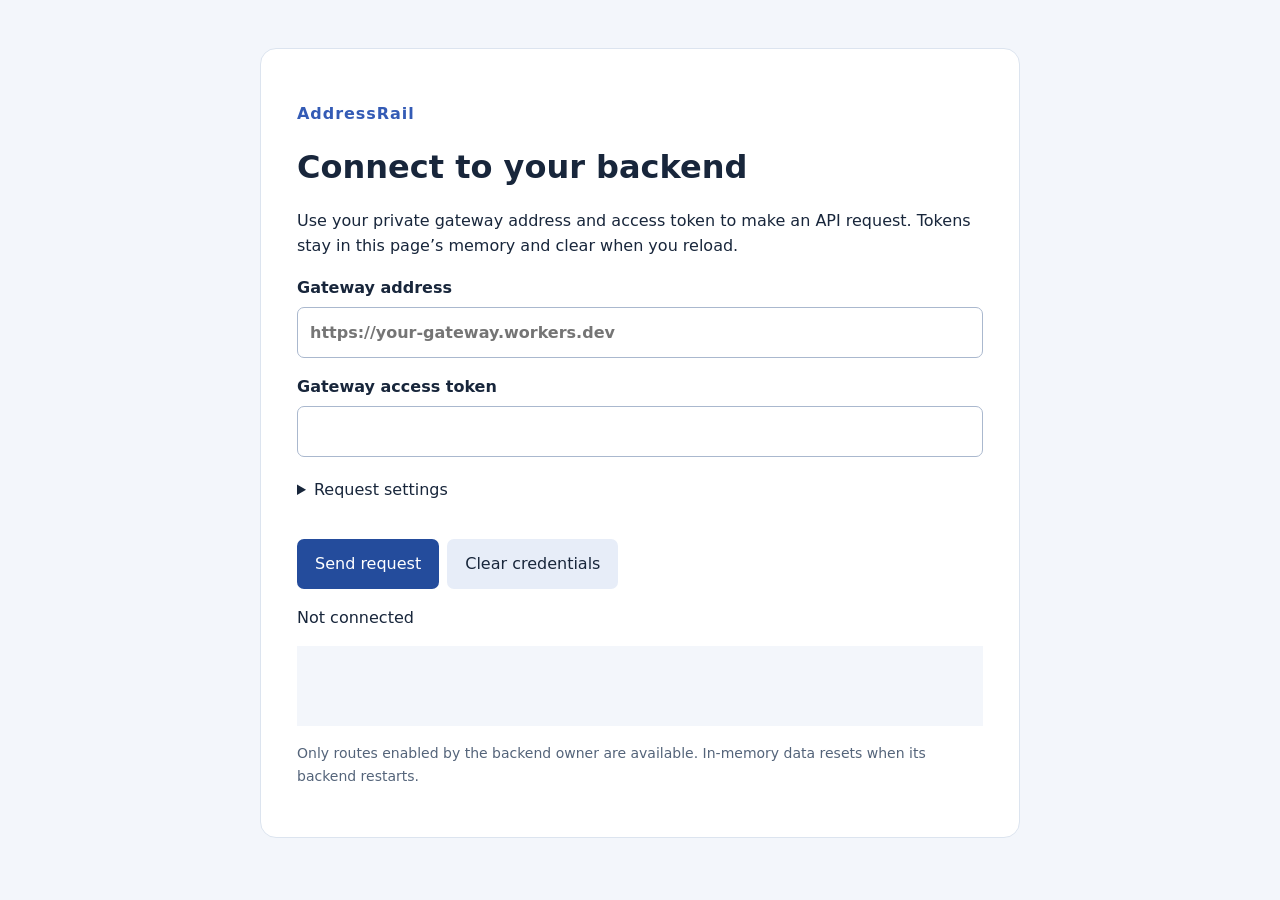
==== docs/index.html @ 030f722d "Connect public UI to separately hosted private backend gateway" ====
<!doctype html>
<html lang="en"><head><meta charset="utf-8"><meta name="viewport" content="width=device-width,initial-scale=1"><meta name="referrer" content="no-referrer"><title>AddressRail · API connection</title><link rel="stylesheet" href="style.css"></head>
<body><main><p class="eyebrow">AddressRail</p><h1>Connect to your backend</h1><p>Use your private gateway address and access token to make an API request. Tokens stay in this page’s memory and clear when you reload.</p>
<form id="connection"><label>Gateway address<input id="gateway" type="url" placeholder="https://your-gateway.workers.dev" required></label><label>Gateway access token<input id="token" type="password" autocomplete="off" required></label><details><summary>Request settings</summary><label>Method<select id="method"><option>GET</option><option>POST</option><option>PUT</option><option>PATCH</option><option>DELETE</option></select></label><label>Backend path<input id="path" value="/health" required></label><label>Backend authorization, when required<input id="authorization" type="password" autocomplete="off" placeholder="Bearer …"></label><label>Backend service key, when required<input id="serviceKey" type="password" autocomplete="off"></label><label>JSON body<textarea id="body" rows="5" placeholder='{"name":"sample"}'></textarea></label></details><button id="send" type="submit">Send request</button><button id="clear" type="button">Clear credentials</button></form>
<p id="status" role="status">Not connected</p><pre id="result" aria-label="API response"></pre><p class="note">Only routes enabled by the backend owner are available. In-memory data resets when its backend restarts.</p></main><script type="module" src="app.js"></script></body></html>
---- docs/style.css ----
*{box-sizing:border-box}body{margin:0;background:#f3f6fb;color:#18263b;font:16px/1.6 system-ui,sans-serif}main{max-width:760px;margin:48px auto;padding:36px;background:white;border:1px solid #dce4ef;border-radius:16px}h1{font-size:32px;line-height:1.2}.eyebrow{font-weight:700;color:#345bb5;letter-spacing:.06em}label{display:block;margin:16px 0;font-weight:600}input,select,textarea{display:block;width:100%;margin-top:6px;padding:12px;border:1px solid #aab8ce;border-radius:7px;font:inherit}button{padding:12px 18px;margin:16px 8px 0 0;background:#244c9c;color:white;border:0;border-radius:7px;font:inherit;cursor:pointer}button:disabled{opacity:.6}button#clear{background:#e7edf8;color:#18263b}pre{white-space:pre-wrap;overflow-wrap:anywhere;background:#f3f6fb;padding:16px;min-height:80px}.note{color:#54647a;font-size:14px}details{margin:20px 0}summary{cursor:pointer}@media(max-width:600px){main{margin:16px;padding:20px}h1{font-size:26px}}
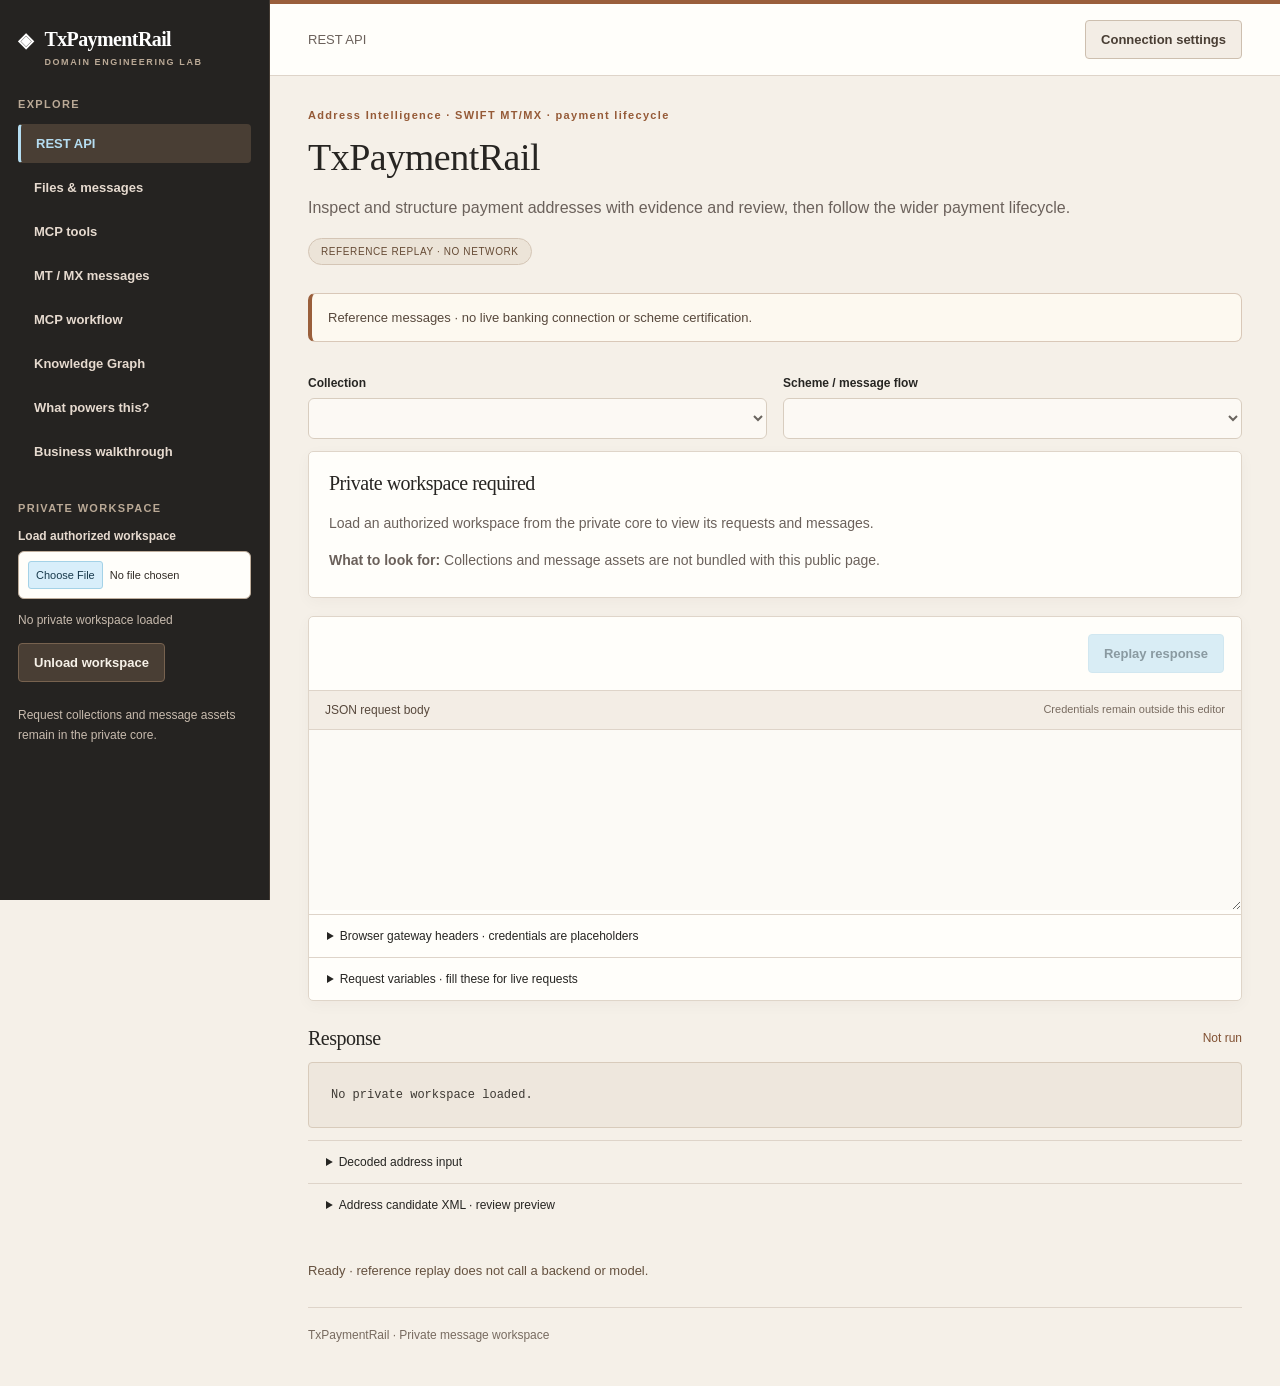
==== commit dfb1cfa4: "Publish API and MCP presentation interface" ====
--- a/docs/index.html
+++ b/docs/index.html
@@ -1,5 +1 @@
-<!doctype html>
-<html lang="en"><head><meta charset="utf-8"><meta name="viewport" content="width=device-width,initial-scale=1"><meta name="referrer" content="no-referrer"><title>AddressRail · API connection</title><link rel="stylesheet" href="style.css"></head>
-<body><main><p class="eyebrow">AddressRail</p><h1>Connect to your backend</h1><p>Use your private gateway address and access token to make an API request. Tokens stay in this page’s memory and clear when you reload.</p>
-<form id="connection"><label>Gateway address<input id="gateway" type="url" placeholder="https://your-gateway.workers.dev" required></label><label>Gateway access token<input id="token" type="password" autocomplete="off" required></label><details><summary>Request settings</summary><label>Method<select id="method"><option>GET</option><option>POST</option><option>PUT</option><option>PATCH</option><option>DELETE</option></select></label><label>Backend path<input id="path" value="/health" required></label><label>Backend authorization, when required<input id="authorization" type="password" autocomplete="off" placeholder="Bearer …"></label><label>Backend service key, when required<input id="serviceKey" type="password" autocomplete="off"></label><label>JSON body<textarea id="body" rows="5" placeholder='{"name":"sample"}'></textarea></label></details><button id="send" type="submit">Send request</button><button id="clear" type="button">Clear credentials</button></form>
-<p id="status" role="status">Not connected</p><pre id="result" aria-label="API response"></pre><p class="note">Only routes enabled by the backend owner are available. In-memory data resets when its backend restarts.</p></main><script type="module" src="app.js"></script></body></html>
+<!doctype html><html lang="en"><head><meta charset="utf-8"><meta name="viewport" content="width=device-width,initial-scale=1"><meta name="referrer" content="no-referrer"><title>TxPaymentRail · API Workbench</title><link rel="stylesheet" href="workbench.css"><script type="module" src="workbench.mjs"></script></head><body><aside><a class="brand" href="index.html">◈ <span>TxPaymentRail<small>DOMAIN ENGINEERING LAB</small></span></a><p class="label">EXPLORE</p><nav id="navigation" aria-label="Workbench tabs"></nav><p class="label">PRIVATE WORKSPACE</p><div id="collection"></div><label class="workspace-loader">Load authorized workspace<input id="workspace-file" type="file" accept=".json"></label><p id="workspace-state">No private workspace loaded</p><button id="unload-workspace">Unload workspace</button><p class="aside-note">Request collections and message assets remain in the private core.</p></aside><div class="shell"><header><span id="breadcrumb">REST API</span><button id="settings-open" class="secondary">Connection settings</button></header><main><div class="hero"><p class="label" id="domain"></p><h1 id="project-name"></h1><p id="intro"></p><span id="environment" class="badge">REFERENCE REPLAY · NO NETWORK</span></div><p class="notice" id="notice">Reference messages · no live banking connection or scheme certification.</p><section id="rest-panel"><div class="grid"><label>Collection<select id="collection-select" disabled><option>Load private workspace</option></select></label><label>Scheme / message flow<select id="flow-select" disabled><option>Choose collection</option></select></label></div><div class="purpose"><h2 id="request-title"></h2><p id="why"></p><p><strong>What to look for:</strong> <span id="check"></span></p></div><div class="request"><div class="request-bar"><span id="method" class="verb"></span><code id="path"></code><button id="send">Replay response</button></div><div class="editor-heading">JSON request body <span>Credentials remain outside this editor</span></div><label class="sr-only" for="body">Request JSON</label><textarea id="body" spellcheck="false"></textarea><details><summary>Browser gateway headers · credentials are placeholders</summary><pre id="request-headers"></pre></details><details><summary>Request variables · fill these for live requests</summary><div id="variables" class="grid"></div></details></div><div class="response-heading"><h2>Response</h2><span id="response-status">Not run</span></div><pre id="response">Select a request and run it.</pre><details><summary>Decoded address input</summary><pre id="address-original"></pre></details><details><summary>Address candidate XML · review preview</summary><pre id="address-candidate"></pre></details></section><section id="files-panel" hidden><h2 id="file-title"></h2><p id="file-description"></p><div id="file-inputs" class="grid"></div><button id="file-run">Inspect selected files</button><p id="file-note"></p><pre id="file-response">Choose authorized files to inspect the request.</pre></section><section id="messages-panel" hidden><h2>MT / MX message context</h2><p>Business messages are separate from REST/JSON and MCP/JSON-RPC envelopes. The receiving API still expects its documented transport contract.</p><h3>MT103 request</h3><pre id="message-mt">Load the private workspace.</pre><h3>pacs.008 request</h3><pre id="message-mx">Load the private workspace.</pre><h3>pacs.002 response reference</h3><pre id="message-response">Load the private workspace.</pre></section><section id="workflow-panel" hidden><h2>Message-led MCP investigation</h2><p id="workflow-goal"></p><ol id="workflow-steps"></ol><p id="workflow-decision"></p><h3>Compare the workflow, not the protocol label</h3><p>MCP provides discoverable tools for an assistant; the same backend functions remain available through APIs. Measure evidence coverage, task success, correct escalation, denied actions and elapsed time on identical cases. This comparison has not been run.</p></section><section id="graph-panel" hidden></section><section id="technology-panel" hidden><h2>What powers this project?</h2><p>Each item explains its job and current status. A protocol, policy rule or parser is not automatically an AI model.</p><div id="technology" class="grid"></div><h3>What has actually been measured?</h3><p class="notice" id="recorded-evidence"></p></section><section id="business-panel" hidden><h2>Follow the business story</h2><ol id="steps"></ol><p class="notice">A successful API request is not a business clearance. Inspect the evidence, uncertainty and review boundary.</p><h3>How to judge the work</h3><p>Ask for the baseline, a difficult failure, the evaluation denominator and the decision it changed. Separate authored examples from independent data and live-model results.</p></section><p id="status" role="status" aria-live="polite">Ready to explore.</p><footer id="footer"></footer></main></div><dialog id="settings"><form id="settings-form"><h2>Connect to a private gateway</h2><p>Reference replay uses an authorized workspace. Live mode needs a running backend, an approved gateway route and the exact allowed browser origin. Collections are not available for public download.</p><label>Mode<select id="run-mode"><option value="sample">Reference replay · no network</option><option value="live">Live private gateway</option></select></label><label>Gateway origin<input id="gateway" type="url" placeholder="http://127.0.0.1:8791"></label><label>Gateway token<input id="gateway-token" type="password" autocomplete="off"></label><label>Workload/API token<input id="access-token" type="password" autocomplete="off"></label><label>Separate reviewer token<input id="reviewer-token" type="password" autocomplete="off"></label><label>Service access key · payments only<input id="service-key" type="password" autocomplete="off"></label><details><summary>Address Intelligence connection · separate service</summary><label>Address gateway origin<input id="address-gateway" type="url" placeholder="http://127.0.0.1:8794"></label><label>Address gateway token<input id="address-gateway-token" type="password" autocomplete="off"></label><label>Address service key<input id="address-service-key" type="password" autocomplete="off"></label><p>This targets the original address-review service, not the async payment-status service.</p></details><details><summary>SEPA routing · configure once per rail</summary><label>STEP2 gateway · SCT / SDD<input id="sepa-step2-gateway" type="url" placeholder="http://127.0.0.1:8795"></label><label>RT1 gateway · SCT Inst<input id="sepa-rt1-gateway" type="url" placeholder="http://127.0.0.1:8796"></label><label>TIPS gateway · SCT Inst / lifecycle<input id="sepa-tips-gateway" type="url" placeholder="http://127.0.0.1:8797"></label><label>T2 gateway origin<input id="rail-t2-gateway" type="url" placeholder="http://127.0.0.1:8798"></label><label>Bank of England RTGS gateway origin<input id="rail-boe-gateway" type="url" placeholder="http://127.0.0.1:8799"></label><label>CHAPS gateway origin<input id="rail-chaps-gateway" type="url" placeholder="http://127.0.0.1:8800"></label><label>Payment rail gateway token<input id="sepa-gateway-token" type="password" autocomplete="off"></label><label>Payment rail service key<input id="sepa-service-key" type="password" autocomplete="off"></label><p>The selected flow chooses its rail. Backend health must confirm that rail before a request is sent.</p></details><p>Credentials stay in page memory; no collection export is provided.</p><p id="settings-error" role="alert"></p><button type="submit">Apply settings</button><button type="button" id="clear">Clear credentials</button><button type="button" id="close">Close</button></form></dialog></body></html>
--- a/docs/workbench.css
+++ b/docs/workbench.css
@@ -0,0 +1,48 @@
+:root{font-family:Inter,system-ui,sans-serif;color:#203348;background:#f4f7fa;--accent:#117d70}*{box-sizing:border-box}body{margin:0;display:flex}aside{position:fixed;inset:0 auto 0 0;width:270px;background:#102a3b;color:#d1e4ee;padding:28px 18px;overflow:auto}.brand{display:flex;gap:12px;color:white;text-decoration:none;font-size:20px;font-weight:750}.brand small{display:block;font-size:9px;letter-spacing:.14em;color:#91b5c7;margin-top:6px}.label{font-size:11px;font-weight:750;letter-spacing:.12em;color:#6c8797;margin-top:28px}nav button,#collection button{display:block;width:100%;text-align:left;background:transparent;color:#c8dce7;margin:5px 0}nav button.active,#collection button.active{background:#21495c;color:#fff}#collection button{font-size:12px}aside #download{margin-top:22px;background:#216454;font-size:12px;width:100%}.aside-note{font-size:12px;line-height:1.7;color:#8eacbb;margin-top:24px}.shell{margin-left:270px;width:calc(100% - 270px)}header{height:76px;background:white;border-bottom:1px solid #dde5ec;display:flex;align-items:center;justify-content:space-between;padding:0 38px;color:#6a7f91;font-size:13px}main{max-width:1160px;padding:24px 38px;margin:auto}.hero{position:relative;padding-bottom:15px}.hero .label{margin-top:6px;color:#117d70}h1{font-size:34px;letter-spacing:-.04em;margin:10px 0}h2{font-size:20px;margin-top:0}h3{font-size:16px}p,li{line-height:1.65}button{border:0;border-radius:6px;background:var(--accent);color:white;font:inherit;font-size:13px;font-weight:650;padding:11px 15px;cursor:pointer}button:hover{filter:brightness(.94)}button:disabled{opacity:.5;cursor:wait}button:focus-visible,input:focus-visible,textarea:focus-visible,select:focus-visible{outline:3px solid #f0b441}.secondary{background:#e9f1f5;color:#203348}.badge{font-size:10px;letter-spacing:.06em;background:#dcefe8;color:#1d6655;border-radius:20px;padding:7px 12px;display:inline-block}.notice{background:#e9f2f8;color:#365c74;border:1px solid #d2e1ec;border-radius:7px;padding:13px 16px;font-size:13px}section{margin:22px 0}.purpose{padding:20px;background:white;border:1px solid #dce5ed;border-radius:9px;margin-bottom:18px}.purpose p{font-size:14px;margin-bottom:5px}.request{border:1px solid #d7e2eb;border-radius:9px;overflow:hidden;background:white}.request-bar{display:flex;align-items:center;gap:14px;padding:17px;border-bottom:1px solid #e0e7ee}.verb{color:#117d70;font-size:12px;font-weight:800}code{flex:1;font-size:13px;overflow-wrap:anywhere}.editor-heading{background:#f9fbfc;border-bottom:1px solid #e1e8ed;padding:12px 16px;font-size:12px}.editor-heading span{float:right;color:#82909e;font-size:11px}textarea{width:100%;min-height:180px;border:0;padding:20px;font:13px/1.6 ui-monospace,monospace;resize:vertical;color:#2f526b}details{border-top:1px solid #e1e8ed;padding:14px 18px;font-size:12px}summary{cursor:pointer}.grid{display:grid;grid-template-columns:repeat(2,minmax(0,1fr));gap:16px}label{display:block;font-size:12px;font-weight:650;margin:12px 0}input,select{width:100%;display:block;margin-top:8px;padding:11px;border:1px solid #ccd9e2;border-radius:6px;background:white;color:#203348}.response-heading{display:flex;justify-content:space-between;align-items:center;margin-top:26px}.response-heading h2{margin:0}.response-heading span{font-size:12px;color:#56768c}pre{background:#102a3b;color:#cfe5ef;padding:22px;border-radius:9px;font:12px/1.7 ui-monospace,monospace;max-height:440px;overflow:auto;white-space:pre-wrap;overflow-wrap:anywhere}.tech-card{background:white;border:1px solid #d9e4eb;border-radius:9px;padding:22px}.tech-card small{display:block;color:#117d70;font-weight:650;line-height:1.5}.tech-card p{font-size:13px;color:#526d80}.tech-card h3{margin:0 0 10px}#steps li{padding:16px;background:white;border:1px solid #dce5ed;margin:12px 0;border-radius:7px}#status{font-size:13px;color:#285d6d;padding:12px 0}footer{border-top:1px solid #dde5ec;padding:20px 0;font-size:12px;color:#7c8d9c}dialog{border:1px solid #cfdae3;border-radius:12px;width:560px;max-width:94vw;padding:28px}dialog::backdrop{background:#102a3ba0}dialog p{font-size:12px}dialog button{margin:6px 3px 0 0}.sr-only{position:absolute;width:1px;height:1px;padding:0;overflow:hidden;clip:rect(0,0,0,0)}[hidden]{display:none!important}@media(max-width:850px){aside{position:static;width:100%;padding:18px}body{display:block}.shell{margin-left:0;width:100%}header{padding:0 20px}main{padding:24px 20px}.grid{grid-template-columns:1fr}nav{display:flex;flex-wrap:wrap}nav button{width:auto!important}#collection{display:flex;overflow:auto}#collection button{min-width:180px}h1{font-size:28px}.editor-heading span{display:none}}
+/* AddressRail visual identity: warm ivory, charcoal, sky blue and copper. */
+:root{font-family:"Helvetica Neue",Arial,system-ui,sans-serif;color:#262522;background:#f5f0e8;--accent:#b5ddf1;color-scheme:light}
+body,.shell{background:#f5f0e8;color:#262522}
+aside{background:#252321;color:#f7f2e9;border-right:1px solid #443b33}
+.brand{font-family:Georgia,"Times New Roman",serif;color:#fff;font-weight:700;letter-spacing:-.6px}
+.brand small{font-family:Arial,sans-serif;color:#baa996;letter-spacing:1.6px}
+aside .label{color:#baa996}
+nav button,#collection button{color:#e6dacf;border:1px solid transparent}
+nav button:hover,#collection button:hover{background:#493e34}
+nav button.active,#collection button.active{background:#493e34;color:#b5ddf1;border-left:3px solid #b5ddf1}
+.aside-note,#workspace-state{color:#c8bbae;font-size:12px;line-height:1.65}
+.workspace-loader{color:#e6dacf}
+.workspace-loader input{background:#fffefa;color:#302a24;border:1px solid #bfae9c;font-size:11px;padding:9px}
+.workspace-loader input::file-selector-button{background:#d8eefa;color:#17394b;border:1px solid #a4d2e7;border-radius:3px;padding:7px;font:inherit;cursor:pointer;margin-right:7px}
+#unload-workspace{background:#493e34;color:#f7f2e9;border:1px solid #77624f}
+header{background:#fffefa;border-top:4px solid #9a5f3b;border-bottom:1px solid #ded4c9;color:#6b615b}
+h1,h2{font-family:Georgia,"Times New Roman",serif;color:#272522;font-weight:500;letter-spacing:-.5px}
+h1{font-size:38px}h3{color:#3c332c}
+p,li{color:#6b615b}
+.hero .label,.verb,.label{color:#955a37}
+button{background:#b5ddf1;color:#17394b;border:1px solid #a4d2e7;border-radius:4px}
+button:hover:not(:disabled){background:#94cee7;filter:none}
+button:focus-visible,input:focus-visible,textarea:focus-visible,select:focus-visible,a:focus-visible{outline:3px solid #9a5f3b;outline-offset:3px}
+.secondary{background:#f3ede5;color:#493e34;border:1px solid #cdbfaf}
+.secondary:hover{background:#e8ded3}
+.badge{background:#ece4d8;color:#654a34;border:1px solid #d4c5b5}
+.notice{background:#fdf9f0;border:1px solid #d9c8b8;border-left:4px solid #9a5f3b;color:#57483c}
+.purpose,.request,.tech-card,#steps li{background:#fffefa;border:1px solid #dfd5c9;border-radius:5px;box-shadow:0 4px 15px rgba(68,42,24,.035)}
+.request-bar,.editor-heading,details,footer{border-color:#ded4c9}
+.editor-heading{background:#f3ede5;color:#57483c}.editor-heading span{color:#786b60}
+textarea{background:#fcfaf6;color:#3d494c}
+input,select{background:#fffefa;border:1px solid #cdbfaf;color:#302a24}
+pre{background:#eee7dd;color:#3d3933;border:1px solid #d8cbbb;border-radius:4px}
+.response-heading span{color:#805032}
+.tech-card small{color:#805032}.tech-card p{color:#6b615b}
+#status{color:#65513f}footer{color:#786b60}footer a,a{color:#805032}
+dialog{background:#fffefa;border:1px solid #cdbfaf;color:#262522}dialog::backdrop{background:#252321a8}
+@media(max-width:850px){h1{font-size:31px}}
+
+aside nav button:hover:not(:disabled),aside #collection button:hover:not(:disabled){background:#493e34;color:#fff}
+aside nav button.active,aside nav button.active:hover:not(:disabled),aside #collection button.active,aside #collection button.active:hover:not(:disabled){background:#493e34;color:#b5ddf1}
+
+/* Source-cited relationship desk, using the existing AddressRail palette. */
+#graph-panel input,#graph-panel select{width:100%;box-sizing:border-box;padding:10px;background:#fffdf9;color:#252321;border:1px solid #c7bdae;border-radius:6px}
+#graph-panel .grid{gap:14px;margin:20px 0} .graph-canvas{overflow:auto;border:1px solid #d7cbbb;border-radius:10px;background:#fffdf9}.graph-canvas svg{display:block;width:100%;min-width:0;height:auto;min-height:0}.graph-canvas g[role=button]{cursor:pointer}.graph-canvas g[role=button]:focus circle{stroke:#097db8;stroke-width:4}.graph-legend{font-size:13px}.graph-details{margin-top:20px}.graph-details details{padding:12px;border-bottom:1px solid #d7cbbb}.graph-details code{overflow-wrap:anywhere;white-space:normal;font-size:11px}#graph-panel blockquote{border-left:3px solid #9a5f3b;margin:12px 0;padding:8px 14px;background:#f5f0e8}#graph-panel table{width:100%;border-collapse:collapse;font-size:12px}#graph-panel th,#graph-panel td{text-align:left;padding:10px;border-bottom:1px solid #d7cbbb;overflow-wrap:anywhere}#graph-panel ul{line-height:1.7}
+
+.graph-answers{overflow-wrap:anywhere;margin-top:28px;padding:20px;border:1px solid #c7bdae;border-radius:10px;background:#fffdf9}.graph-answers label{display:block;margin:14px 0}.graph-answers input[type=checkbox]{width:auto!important;margin-right:8px}.graph-answers button{margin:12px 8px 12px 0}.graph-answers pre{white-space:pre-wrap;overflow-wrap:anywhere}.graph-answers details{margin:12px 0}
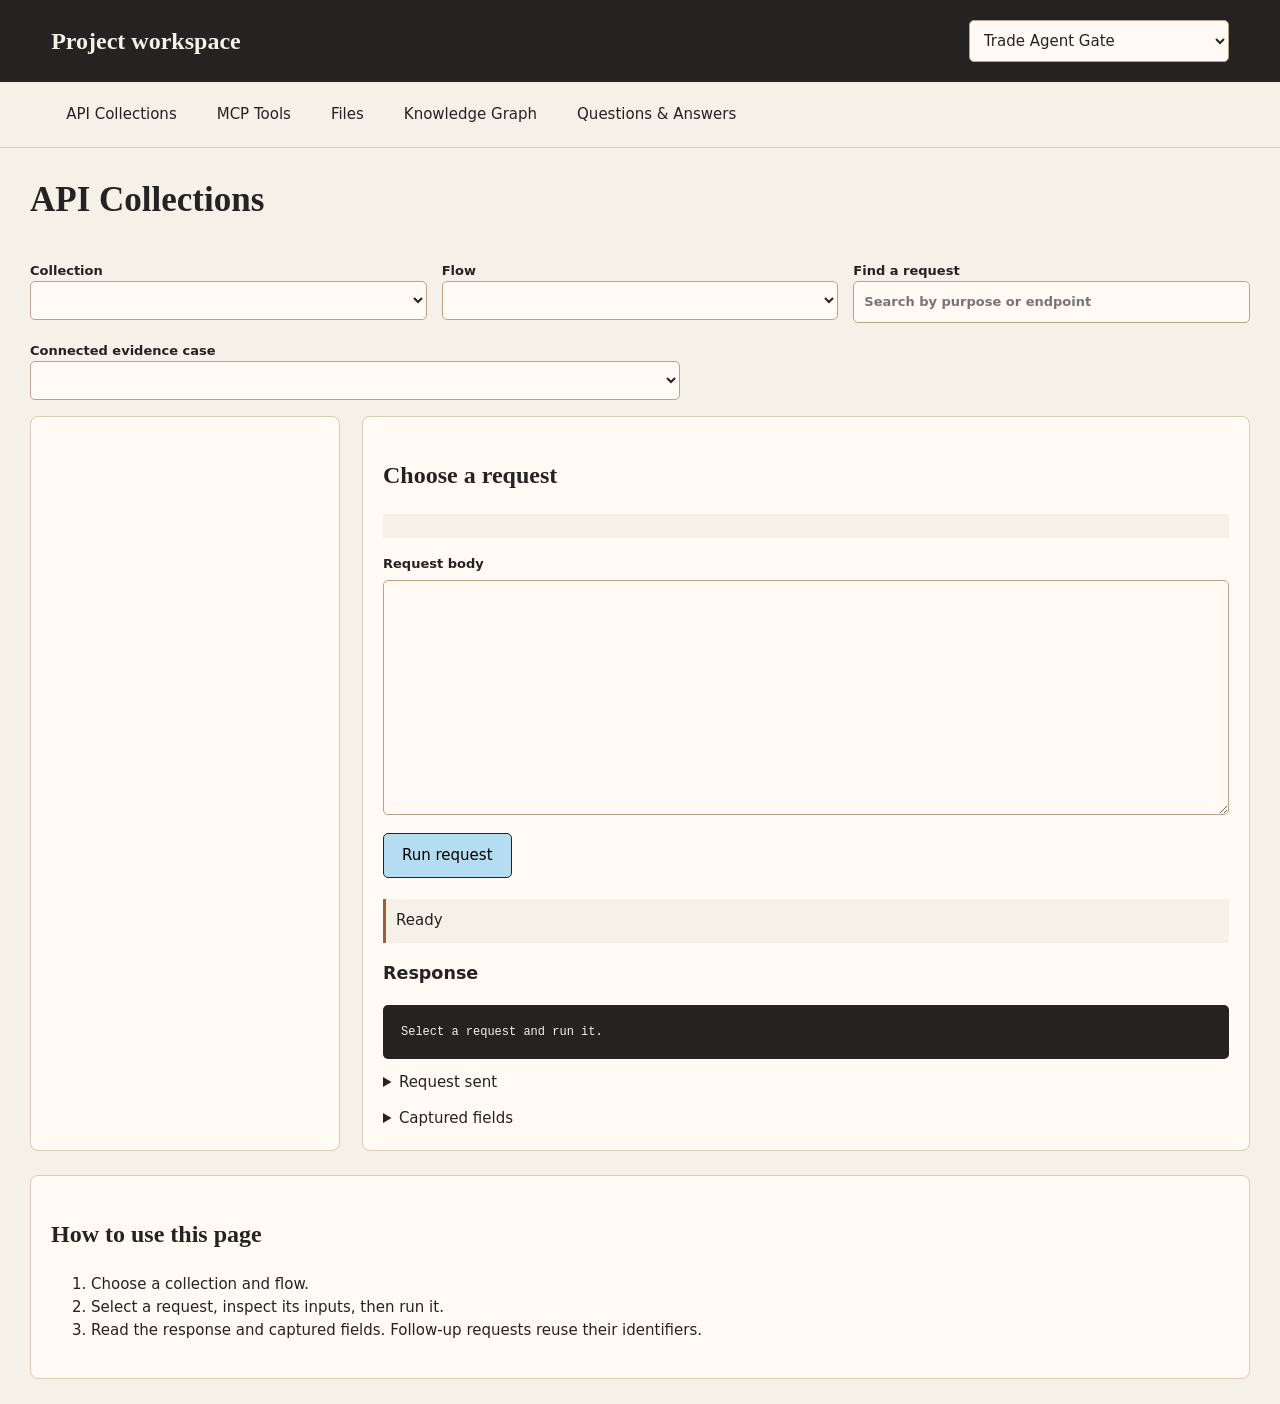
==== commit 769329ea: "Publish API and MCP presentation interface" ====
--- a/docs/index.html
+++ b/docs/index.html
@@ -1 +1 @@
-<!doctype html><html lang="en"><head><meta charset="utf-8"><meta name="viewport" content="width=device-width,initial-scale=1"><meta name="referrer" content="no-referrer"><title>TxPaymentRail · API Workbench</title><link rel="stylesheet" href="workbench.css"><script type="module" src="workbench.mjs"></script></head><body><aside><a class="brand" href="index.html">◈ <span>TxPaymentRail<small>DOMAIN ENGINEERING LAB</small></span></a><p class="label">EXPLORE</p><nav id="navigation" aria-label="Workbench tabs"></nav><p class="label">PRIVATE WORKSPACE</p><div id="collection"></div><label class="workspace-loader">Load authorized workspace<input id="workspace-file" type="file" accept=".json"></label><p id="workspace-state">No private workspace loaded</p><button id="unload-workspace">Unload workspace</button><p class="aside-note">Request collections and message assets remain in the private core.</p></aside><div class="shell"><header><span id="breadcrumb">REST API</span><button id="settings-open" class="secondary">Connection settings</button></header><main><div class="hero"><p class="label" id="domain"></p><h1 id="project-name"></h1><p id="intro"></p><span id="environment" class="badge">REFERENCE REPLAY · NO NETWORK</span></div><p class="notice" id="notice">Reference messages · no live banking connection or scheme certification.</p><section id="rest-panel"><div class="grid"><label>Collection<select id="collection-select" disabled><option>Load private workspace</option></select></label><label>Scheme / message flow<select id="flow-select" disabled><option>Choose collection</option></select></label></div><div class="purpose"><h2 id="request-title"></h2><p id="why"></p><p><strong>What to look for:</strong> <span id="check"></span></p></div><div class="request"><div class="request-bar"><span id="method" class="verb"></span><code id="path"></code><button id="send">Replay response</button></div><div class="editor-heading">JSON request body <span>Credentials remain outside this editor</span></div><label class="sr-only" for="body">Request JSON</label><textarea id="body" spellcheck="false"></textarea><details><summary>Browser gateway headers · credentials are placeholders</summary><pre id="request-headers"></pre></details><details><summary>Request variables · fill these for live requests</summary><div id="variables" class="grid"></div></details></div><div class="response-heading"><h2>Response</h2><span id="response-status">Not run</span></div><pre id="response">Select a request and run it.</pre><details><summary>Decoded address input</summary><pre id="address-original"></pre></details><details><summary>Address candidate XML · review preview</summary><pre id="address-candidate"></pre></details></section><section id="files-panel" hidden><h2 id="file-title"></h2><p id="file-description"></p><div id="file-inputs" class="grid"></div><button id="file-run">Inspect selected files</button><p id="file-note"></p><pre id="file-response">Choose authorized files to inspect the request.</pre></section><section id="messages-panel" hidden><h2>MT / MX message context</h2><p>Business messages are separate from REST/JSON and MCP/JSON-RPC envelopes. The receiving API still expects its documented transport contract.</p><h3>MT103 request</h3><pre id="message-mt">Load the private workspace.</pre><h3>pacs.008 request</h3><pre id="message-mx">Load the private workspace.</pre><h3>pacs.002 response reference</h3><pre id="message-response">Load the private workspace.</pre></section><section id="workflow-panel" hidden><h2>Message-led MCP investigation</h2><p id="workflow-goal"></p><ol id="workflow-steps"></ol><p id="workflow-decision"></p><h3>Compare the workflow, not the protocol label</h3><p>MCP provides discoverable tools for an assistant; the same backend functions remain available through APIs. Measure evidence coverage, task success, correct escalation, denied actions and elapsed time on identical cases. This comparison has not been run.</p></section><section id="graph-panel" hidden></section><section id="technology-panel" hidden><h2>What powers this project?</h2><p>Each item explains its job and current status. A protocol, policy rule or parser is not automatically an AI model.</p><div id="technology" class="grid"></div><h3>What has actually been measured?</h3><p class="notice" id="recorded-evidence"></p></section><section id="business-panel" hidden><h2>Follow the business story</h2><ol id="steps"></ol><p class="notice">A successful API request is not a business clearance. Inspect the evidence, uncertainty and review boundary.</p><h3>How to judge the work</h3><p>Ask for the baseline, a difficult failure, the evaluation denominator and the decision it changed. Separate authored examples from independent data and live-model results.</p></section><p id="status" role="status" aria-live="polite">Ready to explore.</p><footer id="footer"></footer></main></div><dialog id="settings"><form id="settings-form"><h2>Connect to a private gateway</h2><p>Reference replay uses an authorized workspace. Live mode needs a running backend, an approved gateway route and the exact allowed browser origin. Collections are not available for public download.</p><label>Mode<select id="run-mode"><option value="sample">Reference replay · no network</option><option value="live">Live private gateway</option></select></label><label>Gateway origin<input id="gateway" type="url" placeholder="http://127.0.0.1:8791"></label><label>Gateway token<input id="gateway-token" type="password" autocomplete="off"></label><label>Workload/API token<input id="access-token" type="password" autocomplete="off"></label><label>Separate reviewer token<input id="reviewer-token" type="password" autocomplete="off"></label><label>Service access key · payments only<input id="service-key" type="password" autocomplete="off"></label><details><summary>Address Intelligence connection · separate service</summary><label>Address gateway origin<input id="address-gateway" type="url" placeholder="http://127.0.0.1:8794"></label><label>Address gateway token<input id="address-gateway-token" type="password" autocomplete="off"></label><label>Address service key<input id="address-service-key" type="password" autocomplete="off"></label><p>This targets the original address-review service, not the async payment-status service.</p></details><details><summary>SEPA routing · configure once per rail</summary><label>STEP2 gateway · SCT / SDD<input id="sepa-step2-gateway" type="url" placeholder="http://127.0.0.1:8795"></label><label>RT1 gateway · SCT Inst<input id="sepa-rt1-gateway" type="url" placeholder="http://127.0.0.1:8796"></label><label>TIPS gateway · SCT Inst / lifecycle<input id="sepa-tips-gateway" type="url" placeholder="http://127.0.0.1:8797"></label><label>T2 gateway origin<input id="rail-t2-gateway" type="url" placeholder="http://127.0.0.1:8798"></label><label>Bank of England RTGS gateway origin<input id="rail-boe-gateway" type="url" placeholder="http://127.0.0.1:8799"></label><label>CHAPS gateway origin<input id="rail-chaps-gateway" type="url" placeholder="http://127.0.0.1:8800"></label><label>Payment rail gateway token<input id="sepa-gateway-token" type="password" autocomplete="off"></label><label>Payment rail service key<input id="sepa-service-key" type="password" autocomplete="off"></label><p>The selected flow chooses its rail. Backend health must confirm that rail before a request is sent.</p></details><p>Credentials stay in page memory; no collection export is provided.</p><p id="settings-error" role="alert"></p><button type="submit">Apply settings</button><button type="button" id="clear">Clear credentials</button><button type="button" id="close">Close</button></form></dialog></body></html>
+<!doctype html><html lang="en"><head><meta charset="utf-8"><meta name="viewport" content="width=device-width,initial-scale=1"><title>Project workspace</title><link rel="stylesheet" href="./style.css"><script type="module" src="./app.js"></script></head><body><header><a id="brand" href="#/collections">Project workspace</a><select id="project" aria-label="Project"><option value="trade">Trade Agent Gate</option><option value="compliance">Compliance Rail</option><option value="iam">IAM AI Guard</option><option value="payments">TxPaymentRail</option></select></header><nav aria-label="Workspace pages"><a href="#/collections">API Collections</a><a href="#/mcp-tools">MCP Tools</a><a href="#/files">Files</a><a href="#/graph">Knowledge Graph</a><a href="#/questions">Questions & Answers</a></nav><main><h1 id="heading">API Collections</h1><p id="intro"></p><div id="tech"></div><section class="filters"><label>Collection<select id="collection"></select></label><label>Flow<select id="flow"></select></label><label>Find a request<input id="search" placeholder="Search by purpose or endpoint"></label></section><section id="scenario-panel"><label>Connected evidence case<select id="scenario"></select></label></section><div class="layout"><aside><div id="requests"></div></aside><article><h2 id="request-name">Choose a request</h2><p id="purpose"></p><div class="endpoint"><b id="method"></b><code id="path"></code></div><label id="question-label" hidden>Question<input id="question" maxlength="240" value="How are sanctions false positives reviewed?"></label><div id="answer-quotes"></div><label id="body-label">Request body<textarea id="body" spellcheck="false"></textarea></label><div id="file-inputs"></div><label id="external-consent" hidden><input type="checkbox" id="consent">Send this query to the selected external provider.</label><button id="run">Run request</button><button id="discover" hidden>Discover tools</button><p id="status" role="status">Ready</p><div id="graph-view"></div><h3>Response</h3><pre id="response">Select a request and run it.</pre><details><summary>Request sent</summary><pre id="sent"></pre></details><details><summary>Captured fields</summary><pre id="variables"></pre></details></article></div><section><h2>How to use this page</h2><ol><li>Choose a collection and flow.</li><li>Select a request, inspect its inputs, then run it.</li><li>Read the response and captured fields. Follow-up requests reuse their identifiers.</li></ol><div id="help"></div></section></main></body></html>
--- a/docs/style.css
+++ b/docs/style.css
@@ -0,0 +1,2 @@
+:root{font:15px/1.55 system-ui,sans-serif;color:#252321;background:#f5f0e8}*{box-sizing:border-box}body{margin:0}header{padding:20px 4%;display:flex;gap:24px;align-items:center;background:#252321;color:#f5f0e8}header a{color:inherit;font:700 24px Georgia;text-decoration:none}header select{margin-left:auto;max-width:260px}nav{padding:12px 4%;display:flex;gap:10px;flex-wrap:wrap;border-bottom:1px solid #d7cbbb}nav a{color:#252321;padding:9px 15px;text-decoration:none;border-radius:5px}nav a.active{background:#b5ddf1}main{max-width:1450px;margin:25px auto;padding:0 30px}h1,h2{font-family:Georgia}h1{font-size:35px;margin-bottom:6px}h2{font-size:24px}.tag{display:inline-block;padding:5px 11px;border:1px solid #9a5f3b;border-radius:18px;margin:4px;font-size:12px}label{display:block;font-size:13px;font-weight:600}input,select,textarea{display:block;background:#fffaf3;border:1px solid #b9a28c;border-radius:5px;padding:10px;color:#252321;font:inherit;width:100%}input[type=checkbox]{display:inline;width:auto}textarea{height:235px;font:13px/1.5 monospace;margin:6px 0}.filters{display:grid;grid-template-columns:1fr 1fr 1fr;gap:15px;padding:18px 0}.layout{display:grid;grid-template-columns:310px minmax(0,1fr);gap:22px}aside,article,main>section:last-child{background:#fffaf3;border:1px solid #d7cbbb;border-radius:8px;padding:20px}aside{max-height:800px;overflow:auto}article{min-width:0}.request{display:block;width:100%;text-align:left;border:0;border-bottom:1px solid #e5dcd0;background:transparent;padding:12px 7px;cursor:pointer;color:#252321;font:inherit}.request.selected{background:#b5ddf1;border-radius:5px}.request small{display:block;color:#765039;font-size:11px}.endpoint{display:flex;gap:12px;align-items:center;padding:12px;background:#f5f0e8;margin-bottom:16px;overflow-wrap:anywhere}.endpoint b{color:#9a5f3b}button:not(.request){background:#b5ddf1;border:1px solid #252321;padding:10px 18px;border-radius:5px;cursor:pointer;font:inherit;margin:12px 8px 6px 0}button:disabled{opacity:.5;cursor:wait}pre{padding:18px;background:#252321;color:#f5f0e8;border-radius:5px;max-height:560px;overflow:auto;white-space:pre-wrap;overflow-wrap:anywhere;font:12px/1.55 monospace}details{margin-top:12px}#status{padding:10px;background:#f5f0e8;border-left:3px solid #9a5f3b}#scenario-panel{max-width:650px;padding-bottom:16px}.graph-canvas svg{width:100%;min-height:450px}.graph-answers,.graph-capture{display:none}main>section:last-child{margin:24px 0}#external-consent{padding:10px 0}@media(max-width:850px){.layout{grid-template-columns:1fr}.filters{grid-template-columns:1fr}aside{max-height:280px}main{padding:0 15px}header{flex-wrap:wrap}h1{font-size:28px}}
+[hidden]{display:none!important}
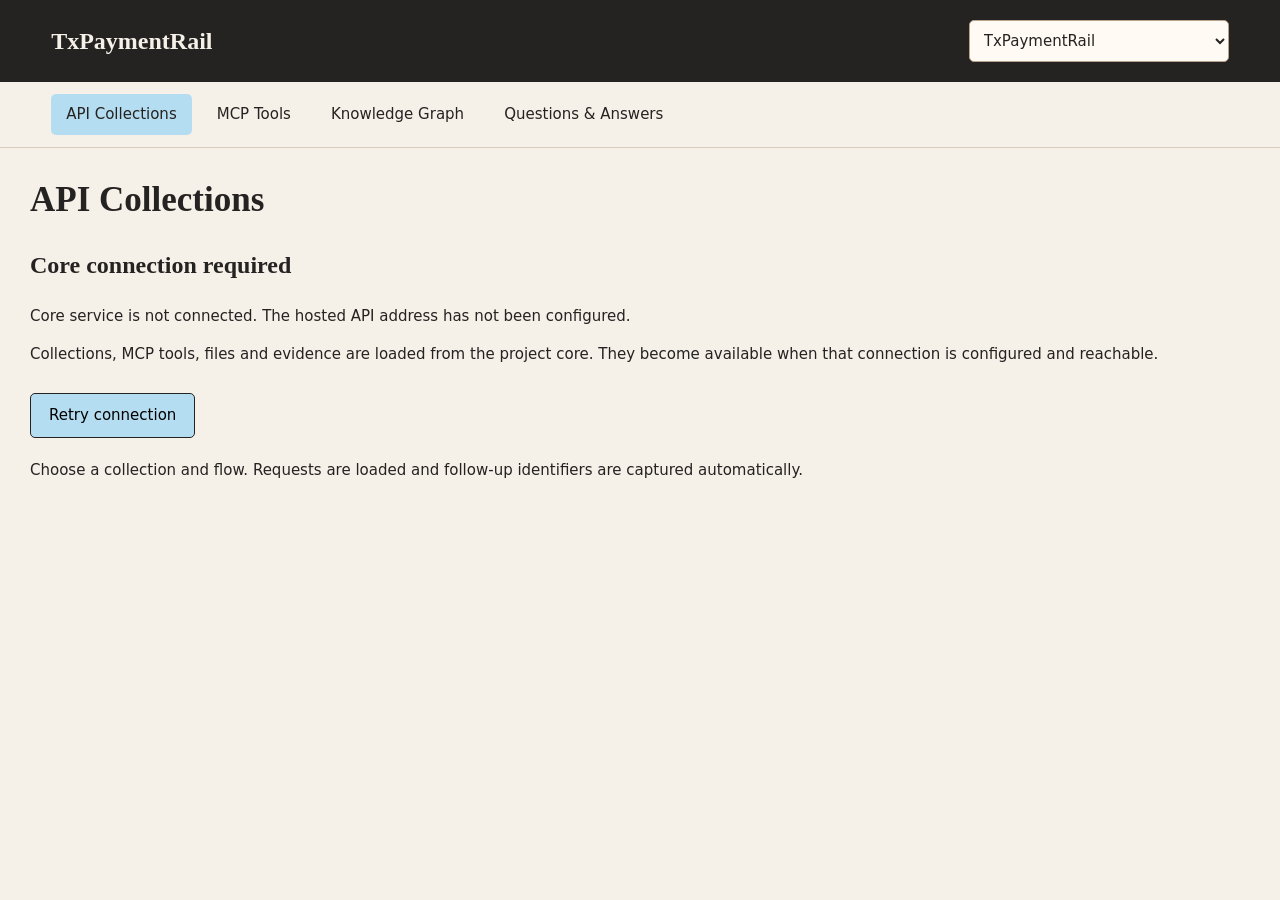
==== commit 2bd4c495: "Publish API and MCP presentation interface" ====
--- a/docs/index.html
+++ b/docs/index.html
@@ -1 +1 @@
-<!doctype html><html lang="en"><head><meta charset="utf-8"><meta name="viewport" content="width=device-width,initial-scale=1"><title>Project workspace</title><link rel="stylesheet" href="./style.css"><script type="module" src="./app.js"></script></head><body><header><a id="brand" href="#/collections">Project workspace</a><select id="project" aria-label="Project"><option value="trade">Trade Agent Gate</option><option value="compliance">Compliance Rail</option><option value="iam">IAM AI Guard</option><option value="payments">TxPaymentRail</option></select></header><nav aria-label="Workspace pages"><a href="#/collections">API Collections</a><a href="#/mcp-tools">MCP Tools</a><a href="#/files">Files</a><a href="#/graph">Knowledge Graph</a><a href="#/questions">Questions & Answers</a></nav><main><h1 id="heading">API Collections</h1><p id="intro"></p><div id="tech"></div><section class="filters"><label>Collection<select id="collection"></select></label><label>Flow<select id="flow"></select></label><label>Find a request<input id="search" placeholder="Search by purpose or endpoint"></label></section><section id="scenario-panel"><label>Connected evidence case<select id="scenario"></select></label></section><div class="layout"><aside><div id="requests"></div></aside><article><h2 id="request-name">Choose a request</h2><p id="purpose"></p><div class="endpoint"><b id="method"></b><code id="path"></code></div><label id="question-label" hidden>Question<input id="question" maxlength="240" value="How are sanctions false positives reviewed?"></label><div id="answer-quotes"></div><label id="body-label">Request body<textarea id="body" spellcheck="false"></textarea></label><div id="file-inputs"></div><label id="external-consent" hidden><input type="checkbox" id="consent">Send this query to the selected external provider.</label><button id="run">Run request</button><button id="discover" hidden>Discover tools</button><p id="status" role="status">Ready</p><div id="graph-view"></div><h3>Response</h3><pre id="response">Select a request and run it.</pre><details><summary>Request sent</summary><pre id="sent"></pre></details><details><summary>Captured fields</summary><pre id="variables"></pre></details></article></div><section><h2>How to use this page</h2><ol><li>Choose a collection and flow.</li><li>Select a request, inspect its inputs, then run it.</li><li>Read the response and captured fields. Follow-up requests reuse their identifiers.</li></ol><div id="help"></div></section></main></body></html>
+<!doctype html><html lang="en"><head><meta charset="utf-8"><meta name="viewport" content="width=device-width,initial-scale=1"><title>Project workspace</title><link rel="stylesheet" href="./style.css"><script type="module" src="./app.js"></script></head><body><header><a id="brand" href="#/collections">Project workspace</a><select id="project" aria-label="Project"><option value="trade">Trade Agent Gate</option><option value="compliance">Compliance Rail</option><option value="iam">IAM AI Guard</option><option value="payments">TxPaymentRail</option></select></header><nav aria-label="Workspace pages"><a href="#/collections">API Collections</a><a href="#/mcp-tools">MCP Tools</a><a href="#/files">Files</a><a href="#/graph">Knowledge Graph</a><a href="#/questions">Questions & Answers</a></nav><main><h1 id="heading">API Collections</h1><section id="connection-panel" role="alert" hidden><h2>Core connection required</h2><p id="connection-message"></p><p>Collections, MCP tools, files and evidence are loaded from the project core. They become available when that connection is configured and reachable.</p><button type="button" id="retry-connection">Retry connection</button></section><p id="intro"></p><div id="tech"></div><section class="filters"><label>Collection<select id="collection"></select></label><label>Flow<select id="flow"></select></label><label>Find a request<input id="search" placeholder="Search by purpose or endpoint"></label></section><section id="scenario-panel"><label>Connected evidence case<select id="scenario"></select></label></section><div class="layout"><aside><div id="requests"></div></aside><article><h2 id="request-name">Choose a request</h2><p id="purpose"></p><div class="endpoint"><b id="method"></b><code id="path"></code></div><label id="question-label" hidden>Question<input id="question" maxlength="240" value="How are sanctions false positives reviewed?"></label><div id="answer-quotes"></div><label id="body-label">Request body<textarea id="body" spellcheck="false"></textarea></label><div id="file-inputs"></div><label id="external-consent" hidden><input type="checkbox" id="consent">Send this query to the selected external provider.</label><button id="run">Run request</button><button id="discover" hidden>Discover tools</button><p id="status" role="status">Ready</p><div id="graph-view"></div><h3>Response</h3><pre id="response">Select a request and run it.</pre><details><summary>Request sent</summary><pre id="sent"></pre></details><details><summary>Captured fields</summary><pre id="variables"></pre></details></article></div><section><h2>How to use this page</h2><ol><li>Choose a collection and flow.</li><li>Select a request, inspect its inputs, then run it.</li><li>Read the response and captured fields. Follow-up requests reuse their identifiers.</li></ol><div id="help"></div></section></main></body></html>
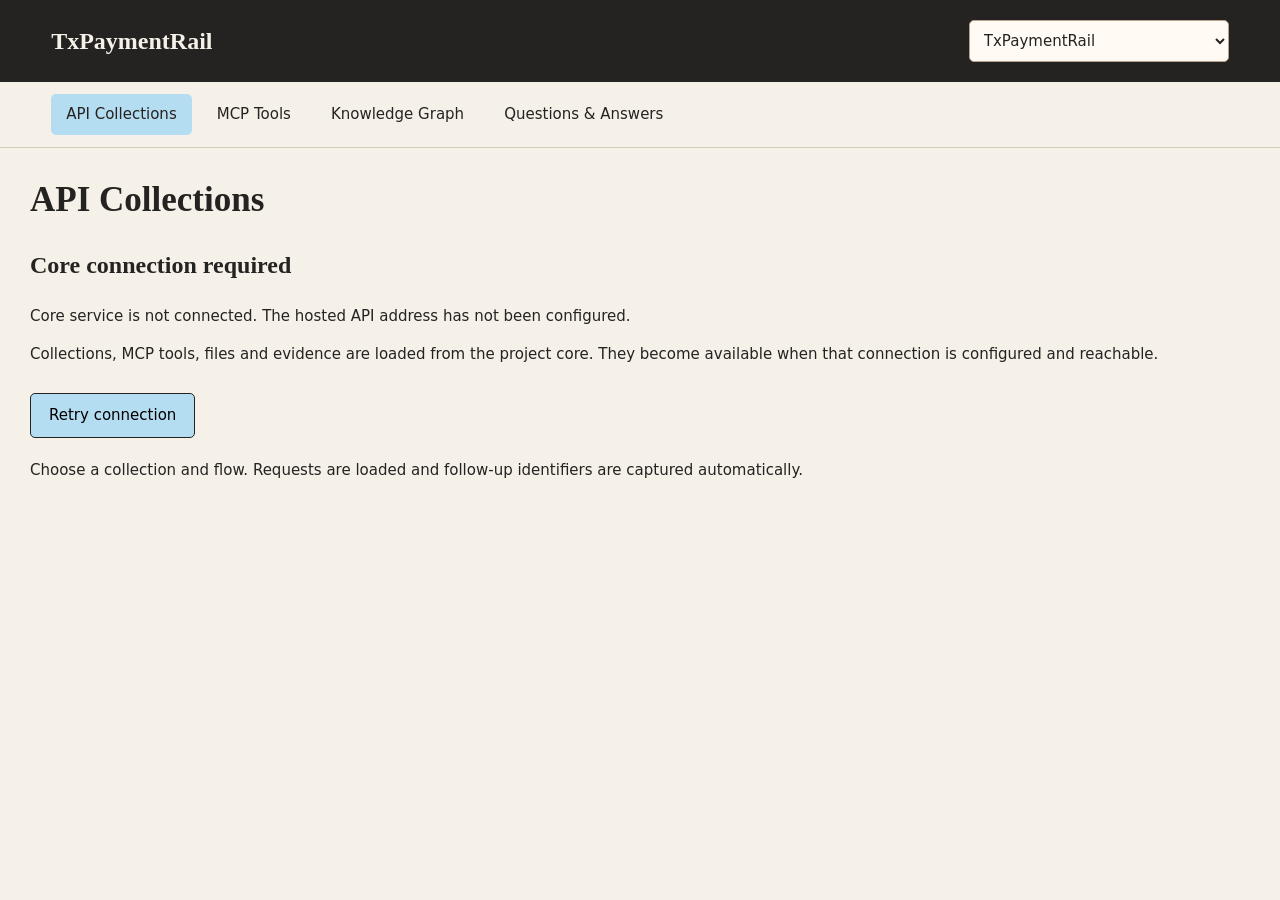
==== commit 310ac29c: "Publish API and MCP presentation interface" ====
--- a/docs/index.html
+++ b/docs/index.html
@@ -1 +1 @@
-<!doctype html><html lang="en"><head><meta charset="utf-8"><meta name="viewport" content="width=device-width,initial-scale=1"><title>Project workspace</title><link rel="stylesheet" href="./style.css"><script type="module" src="./app.js"></script></head><body><header><a id="brand" href="#/collections">Project workspace</a><select id="project" aria-label="Project"><option value="trade">Trade Agent Gate</option><option value="compliance">Compliance Rail</option><option value="iam">IAM AI Guard</option><option value="payments">TxPaymentRail</option></select></header><nav aria-label="Workspace pages"><a href="#/collections">API Collections</a><a href="#/mcp-tools">MCP Tools</a><a href="#/files">Files</a><a href="#/graph">Knowledge Graph</a><a href="#/questions">Questions & Answers</a></nav><main><h1 id="heading">API Collections</h1><section id="connection-panel" role="alert" hidden><h2>Core connection required</h2><p id="connection-message"></p><p>Collections, MCP tools, files and evidence are loaded from the project core. They become available when that connection is configured and reachable.</p><button type="button" id="retry-connection">Retry connection</button></section><p id="intro"></p><div id="tech"></div><section class="filters"><label>Collection<select id="collection"></select></label><label>Flow<select id="flow"></select></label><label>Find a request<input id="search" placeholder="Search by purpose or endpoint"></label></section><section id="scenario-panel"><label>Connected evidence case<select id="scenario"></select></label></section><div class="layout"><aside><div id="requests"></div></aside><article><h2 id="request-name">Choose a request</h2><p id="purpose"></p><div class="endpoint"><b id="method"></b><code id="path"></code></div><label id="question-label" hidden>Question<input id="question" maxlength="240" value="How are sanctions false positives reviewed?"></label><div id="answer-quotes"></div><label id="body-label">Request body<textarea id="body" spellcheck="false"></textarea></label><div id="file-inputs"></div><label id="external-consent" hidden><input type="checkbox" id="consent">Send this query to the selected external provider.</label><button id="run">Run request</button><button id="discover" hidden>Discover tools</button><p id="status" role="status">Ready</p><div id="graph-view"></div><h3>Response</h3><pre id="response">Select a request and run it.</pre><details><summary>Request sent</summary><pre id="sent"></pre></details><details><summary>Captured fields</summary><pre id="variables"></pre></details></article></div><section><h2>How to use this page</h2><ol><li>Choose a collection and flow.</li><li>Select a request, inspect its inputs, then run it.</li><li>Read the response and captured fields. Follow-up requests reuse their identifiers.</li></ol><div id="help"></div></section></main></body></html>
+<!doctype html><html lang="en"><head><meta charset="utf-8"><meta name="viewport" content="width=device-width,initial-scale=1"><title>Project workspace</title><link rel="stylesheet" href="./style.css"><script type="module" src="./app.js?v=20261102-hosted"></script></head><body><header><a id="brand" href="#/collections">Project workspace</a><select id="project" aria-label="Project"><option value="trade">Trade Agent Gate</option><option value="compliance">Compliance Rail</option><option value="iam">IAM AI Guard</option><option value="payments">TxPaymentRail</option></select></header><nav aria-label="Workspace pages"><a href="#/collections">API Collections</a><a href="#/mcp-tools">MCP Tools</a><a href="#/files">Files</a><a href="#/graph">Knowledge Graph</a><a href="#/questions">Questions & Answers</a></nav><main aria-busy="true"><p id="loading-state" role="status">Connecting to project core…</p><h1 id="heading">API Collections</h1><section id="connection-panel" role="alert" hidden><h2>Core connection required</h2><p id="connection-message"></p><p>Collections, MCP tools, files and evidence are loaded from the project core. They become available when that connection is configured and reachable.</p><button type="button" id="retry-connection">Retry connection</button></section><p id="intro"></p><div id="tech"></div><section class="filters" hidden><label>Collection<select id="collection"></select></label><label>Flow<select id="flow"></select></label><label>Find a request<input id="search" placeholder="Search by purpose or endpoint"></label></section><section id="scenario-panel" hidden><label>Connected evidence case<select id="scenario"></select></label></section><div class="layout" hidden><aside><div id="requests"></div></aside><article><h2 id="request-name">Choose a request</h2><p id="purpose"></p><div class="endpoint"><b id="method"></b><code id="path"></code></div><label id="question-label" hidden>Question<input id="question" maxlength="240" value="How are sanctions false positives reviewed?"></label><div id="answer-quotes"></div><label id="body-label">Request body<textarea id="body" spellcheck="false"></textarea></label><div id="file-inputs"></div><label id="external-consent" hidden><input type="checkbox" id="consent">Send this query to the selected external provider.</label><button id="run">Run request</button><button id="discover" hidden>Discover tools</button><p id="status" role="status">Ready</p><div id="graph-view"></div><h3>Response</h3><pre id="response">Select a request and run it.</pre><details><summary>Request sent</summary><pre id="sent"></pre></details><details><summary>Captured fields</summary><pre id="variables"></pre></details></article></div><section hidden><h2>How to use this page</h2><ol><li>Choose a collection and flow.</li><li>Select a request, inspect its inputs, then run it.</li><li>Read the response and captured fields. Follow-up requests reuse their identifiers.</li></ol><div id="help"></div></section></main></body></html>
